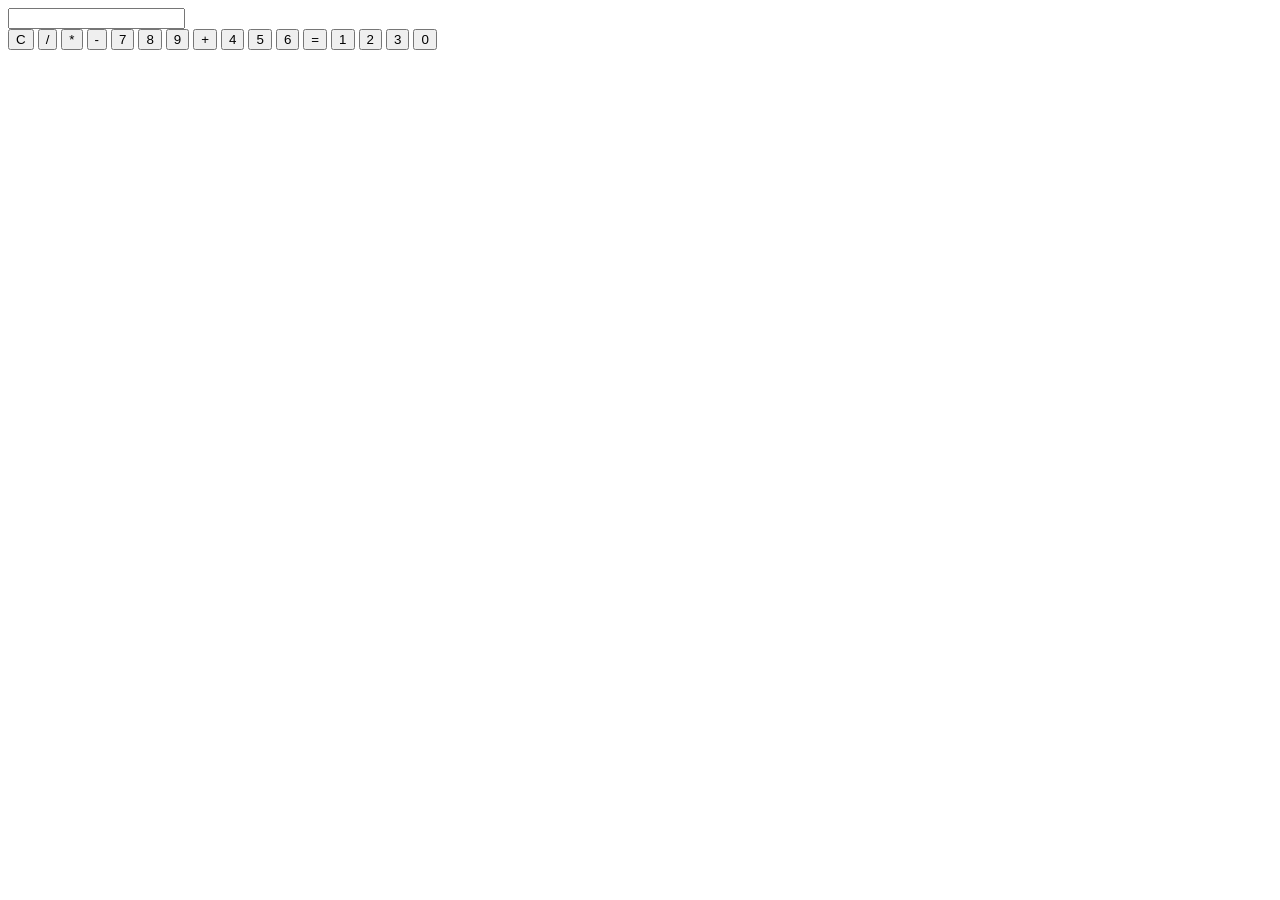
==== Calculator_with_js/index.html @ 5b260c98 "HTML done" ====
<!DOCTYPE html>
<html lang="en">
<head>
    <meta charset="UTF-8">
    <meta name="viewport" content="width=device-width, initial-scale=1.0">
    <title>Simple Calculator</title>
    <link rel="stylesheet" href="style.css">
</head>
<body>
    <div class="Calculator">
        <input type="text" id="diplay" readonly>

        <div class="buttons">
            <button class="btn clear" onclick="clearDisplay()">C</button>
            <button class="btn" onclick="appendValue('/')">/</button>
            <button class="btn" onclick="appendValue('*')">*</button>
            <button class="btn" onclick="appendValue('-')">-</button>

            <button class="btn" onclick="appendValue('7')">7</button>
            <button class="btn" onclick="appendValue('8')">8</button>
            <button class="btn" onclick="appendValue('9')">9</button>
            <button class="btn" onclick="appendValue('+')">+</button>

            <button class="btn" onclick="appendValue('4')">4</button>
            <button class="btn" onclick="appendValue('5')">5</button>
            <button class="btn" onclick="appendValue('6')">6</button>
            <button class="btn" onclick="appendValue('=')">=</button>

            <button class="btn" onclick="appendValue('1')">1</button>
            <button class="btn" onclick="appendValue('2')">2</button>
            <button class="btn" onclick="appendValue('3')">3</button>
            <button class="btn" onclick="appendValue('0')">0</button>
        </div>
    </div>

    <script src="script.js"></script>
</body>
</html>
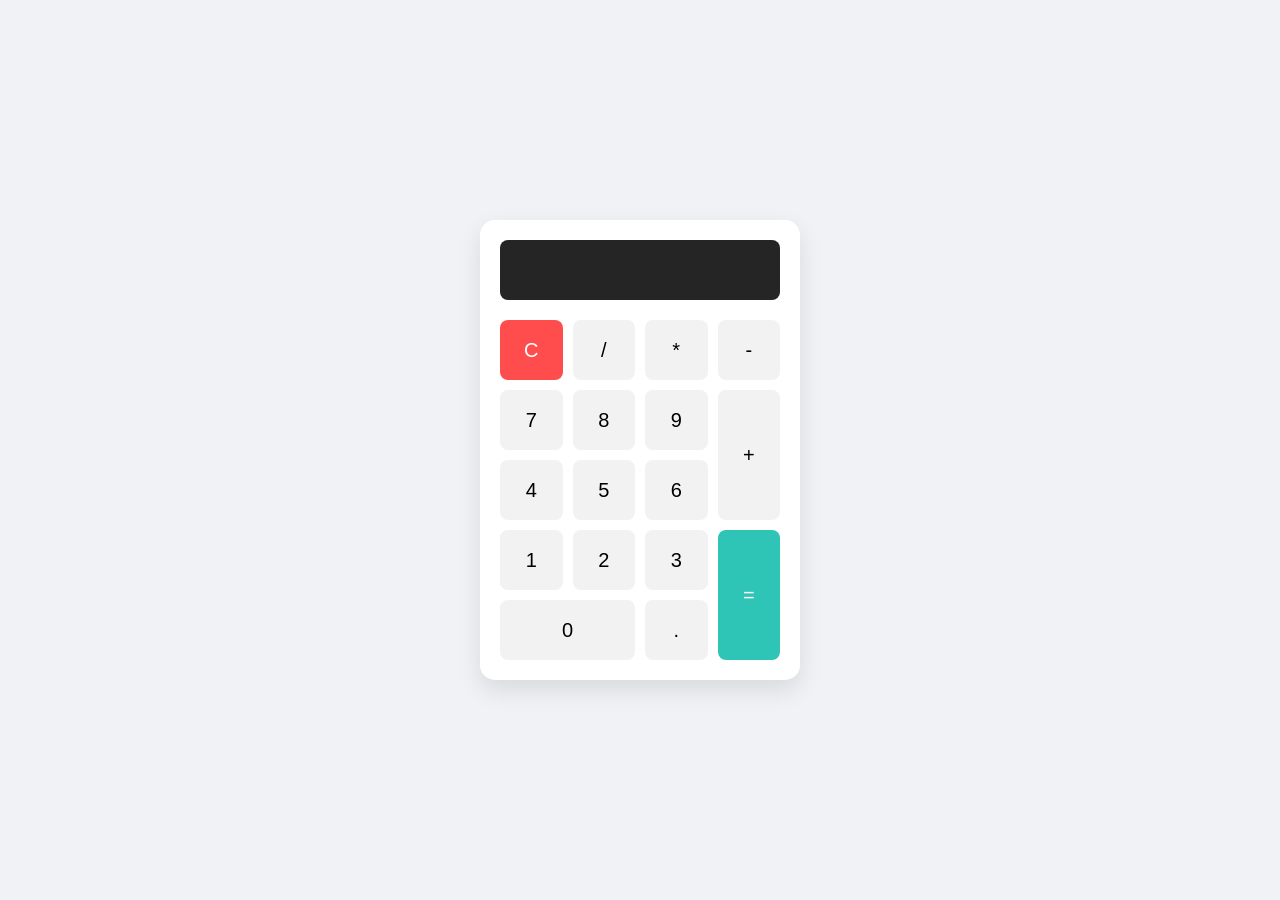
==== commit 79a4a5b5: "style done" ====
--- a/Calculator_with_js/index.html
+++ b/Calculator_with_js/index.html
@@ -7,8 +7,8 @@
     <link rel="stylesheet" href="style.css">
 </head>
 <body>
-    <div class="Calculator">
-        <input type="text" id="diplay" readonly>
+    <div class="calculator">
+        <input type="text" id="display" readonly>
 
         <div class="buttons">
             <button class="btn clear" onclick="clearDisplay()">C</button>
@@ -19,17 +19,19 @@
             <button class="btn" onclick="appendValue('7')">7</button>
             <button class="btn" onclick="appendValue('8')">8</button>
             <button class="btn" onclick="appendValue('9')">9</button>
-            <button class="btn" onclick="appendValue('+')">+</button>
+             <button class="btn plus" onclick="appendValue('+')">+</button>
 
             <button class="btn" onclick="appendValue('4')">4</button>
             <button class="btn" onclick="appendValue('5')">5</button>
             <button class="btn" onclick="appendValue('6')">6</button>
-            <button class="btn" onclick="appendValue('=')">=</button>
+            <button class="btn" onclick="appendValue('1')">1</button>
 
-            <button class="btn" onclick="appendValue('1')">1</button>
             <button class="btn" onclick="appendValue('2')">2</button>
             <button class="btn" onclick="appendValue('3')">3</button>
-            <button class="btn" onclick="appendValue('0')">0</button>
+            <button class="btn equal" onclick="calculatorResult()">=</button>
+            <button class="btn zero" onclick="appendValue('0')">0</button>
+            <button class="btn" onclick="appendValue('.')">.</button>
+            
         </div>
     </div>
 
--- a/Calculator_with_js/style.css
+++ b/Calculator_with_js/style.css
@@ -0,0 +1,84 @@
+*{
+    margin: 0;
+    padding: 0;
+    box-sizing: border-box;
+    font-family: 'Segoe UI', Tahoma, Geneva, Verdana, sans-serif;
+}
+
+body {
+    display: flex;
+    justify-content: center;
+    align-items: center;
+    min-height: 100vh;
+    background-color: #f0f2f5;
+}
+
+.calculator {
+    background-color: #FFFFFF;
+    padding: 20px;
+    border-radius: 15px;
+    box-shadow: 0px 10px 25px rgba(0, 0, 0, 0.1);
+    width: 320px;
+}
+
+#display{
+    width: 100%;   
+    height: 60px;
+    background-color: #252526;
+    color: #ffffff;
+    border: none;
+    outline: none;
+    border-radius: 8px;
+    font-size: 24px;
+    text-align: right;
+    padding: 15px;
+    margin-bottom: 20px;
+}
+
+.buttons{
+    display: grid;
+    grid-template-columns: repeat(4,1fr);
+    gap: 10px;
+}
+
+.btn{
+    height: 60px;
+    border: none;
+    outline: none;
+    border-radius: 8px;
+    font-size: 20px;
+    cursor: pointer;
+    background-color: #f2f2f2;
+    transition: background 0.2s ease;
+}
+
+.btn:hover{
+    background-color: #e0e0e0;
+}
+
+.clear{
+    background-color: #ff4d4d;
+    color: white;
+}
+
+.clear:hover{
+    background-color: #ff3333;
+}
+
+.plus{
+    grid-row: span 2;
+    height: 130px;
+}
+.equal{
+    background-color: #2ec4b6;
+    color: white;
+    grid-row: span 2;
+    height: 130px;
+}
+ .zero{
+    grid-column: span 2;
+ }
+
+.equal:hover{
+    background-color: #25a196;
+}
